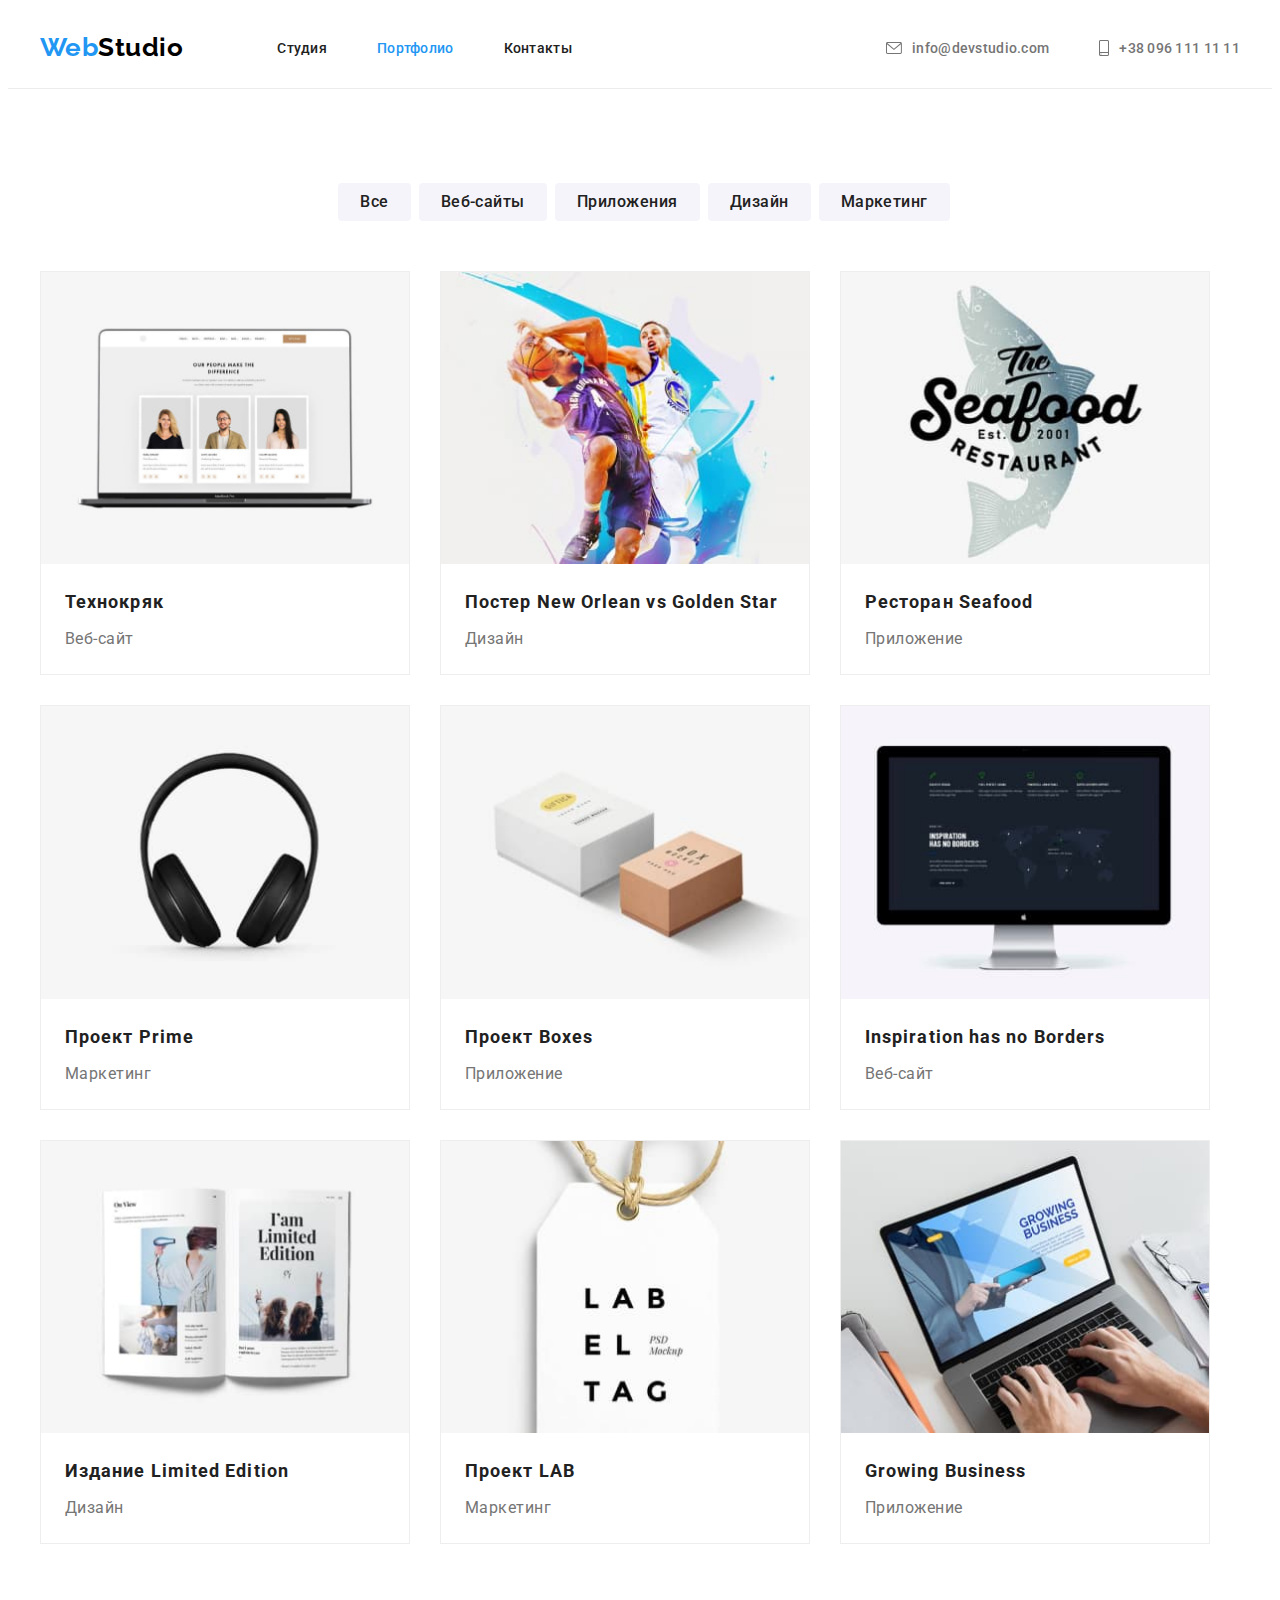
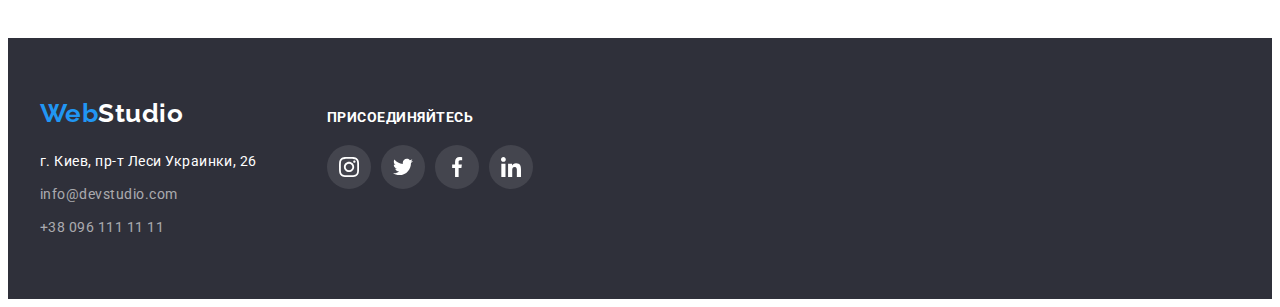
==== portfolio.html @ 0e47725f "Копирует четвёртую домашнюю работу" ====
<!DOCTYPE html>
<html lang="ru">

<head>
    <meta charset="UTF-8">
    <meta http-equiv="X-UA-Compatible" content="IE=edge">
    <meta name="viewport" content="width=device-width, initial-scale=1.0">
    <title>Портфолио</title>
    <link rel="preconnect" href="https://fonts.googleapis.com">
    <link rel="preconnect" href="https://fonts.gstatic.com" crossorigin>
    <link href="https://fonts.googleapis.com/css2?family=Raleway:wght@700&family=Roboto:wght@400;500;700;900&display=swap"
        rel="stylesheet">
    <link rel="stylesheet" href="https://cdnjs.cloudflare.com/ajax/libs/modern-normalize/1.1.0/modern-normalize.min.css"
        integrity="sha512-wpPYUAdjBVSE4KJnH1VR1HeZfpl1ub8YT/NKx4PuQ5NmX2tKuGu6U/JRp5y+Y8XG2tV+wKQpNHVUX03MfMFn9Q=="
        crossorigin="anonymous" referrerpolicy="no-referrer" />
    <link rel="stylesheet" href="./css/styles.css">   
</head>

<body>
    <!--Шапка Сайта-->
    <header class="page-header">
        <div class="container main-nav">
            <nav class="main-nav-list">
                <div class="logo-header-box"><a href="index.html" class="logo">Web<span
                            class="logo-header">Studio</span></a></div>
                <ul class="site-nav list">
                    <li class="item"><a href="./index.html" class="link">Студия</a></li>
                    <li class="item"><a href="./portfolio.html" class="link current">Портфолио</a></li>
                    <li class="item"><a href="#" class="link">Контакты</a></li>
                </ul>
            </nav>
                <ul class="header-contacts list">
                    <li class="item"><a href="mailto:info@devstudio.com" class="link">
                            <svg class="header-contacts-icon" width="16" height="12">
                                <use href="./images/icons.svg#icon-envelope"></use>
                            </svg>info@devstudio.com</a>
                    </li>
                    <li class="item"><a href="tel:+380961111111" class="link">
                            <svg class="header-contacts-icon" width="10" height="16">
                                <use href="./images/icons.svg#icon-smartphone"></use>
                            </svg>+38 096 111 11 11</a>
                    </li>
                </ul>
        </div>
    </header>

    <main>
        
        <section class="section potfolio">
            <div class="container">
                <h1 hidden>Портфолио</h1>
                <!-- Фильтр -->
                <h2 hidden >Фильтр</h2>
                    <ul class="filters-list list">
                        <li class="item"><button type="button"  class="button primary">Все</button></li>
                        <li class="item"><button type="button"  class="button primary">Веб-сайты</button></li>
                        <li class="item"><button type="button"  class="button primary">Приложения</button></li>
                        <li class="item"><button type="button"  class="button primary">Дизайн</button></li>
                        <li class="item"><button type="button"  class="button primary">Маркетинг</button></li>
                    </ul>
                <!--Деятельность-->       
                <h2 hidden class="activities-title">Направления деятельности</h2>
                 <ul class="activities-list list">
                    <li class="activities-item">
                        <a class="activities-item-link">
                            <img class="activities-item-img" src="./images/portfo1.jpg" 
                                alt="Ноутбук с изображением троих людей" width="370">
                            <div class="item-box">
                                <h3 class="activities-item-title">Технокряк</h3>
                                <p class="activities-item-text">Веб-сайт</p>
                            </div>
                        </a>
                    </li>
                    <li class="activities-item">
                        <a class="activities-item-link">
                            <img class="activities-item-img" src="./images/portfo2.jpg" 
                            alt="Два игрока баскетбола" width="370">
                            <div class="item-box">
                                <h3 class="activities-item-title">Постер <span lang="en">New Orlean vs Golden Star</span></h3>
                                <p class="activities-item-text">Дизайн</p>
                            </div>
                        </a>
                    </li>
                    <li class="activities-item">
                        <a class="activities-item-link">
                            <img class="activities-item-img" src="./images/portfo3.jpg" 
                            alt="Логотип рыбного ресторана" width="370">
                            <div class="item-box">
                                <h3 class="activities-item-title">Ресторан <span lang="en">Seafood</span></h3>
                                <p class="activities-item-text">Приложение</p>
                            </div>
                        </a>
                    </li>
                    <li class="activities-item">
                        <a class="activities-item-link">
                            <img class="activities-item-img" src="./images/portfo4.jpg" 
                            alt="Наушники" width="370">
                            <div class="item-box">
                                <h3 class="activities-item-title">Проект <span lang="en">Prime</span></h3>
                                <p class="activities-item-text">Маркетинг</p>
                            </div>
                        </a>
                    </li>
                    <li class="activities-item">
                        <a class="activities-item-link">
                            <img class="activities-item-img" src="./images/portfo5.jpg" 
                            alt="Две коробки на столе" width="370">
                        <div class="item-box">
                            <h3 class="activities-item-title">Проект <span lang="en">Boxes</span></h3>
                                <p class="activities-item-text">Приложение</p>
                            </div>
                        </a>
                    </li>
                    <li class="activities-item">
                        <a class="activities-item-link">
                            <img class="activities-item-img" src="./images/portfo6.jpg" 
                            alt="Страничка сайта на мониторе" width="370">
                            <div class="item-box">
                                <h3 class="activities-item-title" lang="en">Inspiration has no Borders</h3>
                                <p class="activities-item-text">Веб-сайт</p>
                            </div>
                        </a>
                    </li>
                    <li class="activities-item">
                        <a class="activities-item-link">
                            <img class="activities-item-img" src="./images/portfo7.jpg" 
                            alt="Журнал в развороте" width="370">
                            <div class="item-box">
                                <h3 class="activities-item-title">Издание <span lang="en">Limited Edition</span></h3>
                                <p class="activities-item-text">Дизайн</p>
                            </div>
                        </a>
                    </li>
                    <li class="activities-item">
                        <a class="activities-item-link">
                            <img class="activities-item-img" src="./images/portfo8.jpg" 
                            alt="Изображение бирки с надписью" width="370">
                            <div class="item-box">
                                <h3 class="activities-item-title">Проект <span lang="en">LAB</span></h3>
                                <p class="activities-item-text">Маркетинг</p>
                            </div>
                        </a>
                    </li>
                    <li class="activities-item">
                        <a class="activities-item-link">
                            <img class="activities-item-img" src="./images/portfo9.jpg" 
                            alt="Ноутбук с картинкой рекламы приложения" width="370">
                            <div class="item-box">
                                <h3 class="activities-item-title" lang="en">Growing Business</h3>
                                <p class="activities-item-text">Приложение</p>
                            </div>
                        </a>
                    </li>        
                </ul>
            </div>
        </section>
    </main>
        <!--Подвал-->
            <footer class="footer">
                <div class="footer container">
                    <div class="footer-addres">
                        <div class="logo-footer-box">
                            <a href="./index.html" class="logo" lang="en">Web<span class="logo-footer">Studio</span></a>
                        </div>
                        <address class="addres-list">
                            <ul class="footer-contacts-list list">
                                <li class="footer-contacts-item">
                                    <a href="https://goo.gl/maps/nZHNvtM2P8FYW9ou6" class="contacts address" target="_blank"
                                        rel="noopener noreferrer">г. Киев, пр-т Леси Украинки, 26</a>
                                </li>
                                <li class="footer-contacts-item">
                                    <a href="mailto:info@devstudio.com" class="contacts link">info@devstudio.com</a>
                                </li>
                                <li class="footer-contacts-item">
                                    <a href="tel:+380961111111" class="contacts link">+38 096 111 11 11 </a>
                                </li>
                            </ul>
                        </address>
                    </div>
                    <div class="footer-socials">
                        <h3 class="footer-socials-title">присоединяйтесь</h3>
                        <ul class="footer-socials-list list">
                            <li class="footer-socials-item"><a href="" class="footer-socials-link">
                                    <svg class="footer-socials-icon" width="20" height="20">
                                        <use href="./images/icons.svg#icon-instagram"></use>
                                    </svg></a>
                            </li>
                            <li class="footer-socials-item"><a href="" class="footer-socials-link">
                                    <svg class="footer-socials-icon" width="20" height="20">
                                        <use href="./images/icons.svg#icon-twitter"></use>
                                    </svg></a>
                            </li>
                            <li class="footer-socials-item"><a href="" class="footer-socials-link">
                                    <svg class="footer-socials-icon" width="20" height="20">
                                        <use href="./images/icons.svg#icon-facebook"></use>
                                    </svg></a>
                            </li>
                            <li class="footer-socials-item"><a href="" class="footer-socials-link">
                                    <svg class="footer-socials-icon" width="20" height="20">
                                        <use href="./images/icons.svg#icon-linkedin"></use>
                                    </svg></a>
                            </li>
            
                        </ul>
                    </div>
                </div>
            
            </footer>
    </body>
    
    </html>
---- css/styles.css ----
:root {
  --primary-text-color: #757575;
  --secondary-text-color: #ffffff;
  --title-text-color: #212121;
  --akcent-text-color: #2196f3;
  --background-color-btn: #f5f4fa;
  --background-color-body: #ffffff;
  --background-color-hero: #c4c4c4;
  --background-color-footer: #2f303a;
  --socials-icons-color: #afb1b8;
  --team-card-shadows: 0px 1px 3px rgba(0, 0, 0, 0.12),
    0px 1px 1px rgba(0, 0, 0, 0.14), 0px 2px 1px rgba(0, 0, 0, 0.2);
  --filters-button-shadows: 0px 3px 1px rgba(0, 0, 0, 0.1),
    0px 1px 2px rgba(0, 0, 0, 0.08), 0px 2px 2px rgba(0, 0, 0, 0.12);
  --activities-card-shadows: 0px 4px 4px rgba(0, 0, 0, 0.25);
}

p,
h1,
h2,
h3,
h4,
h5,
h6 {
  margin: 0;
}
ul {
  margin: 0;
  padding: 0;
}
img {
  display: block;
  max-width: 100%;
  height: auto;
}

/* ---------------Студия-------------- */
body {
  background-color: var(--background-color-body);
  color: var(--primary-text-color);
  font-family: "Roboto", sans-serif;
  letter-spacing: 0.03em;
}

.list {
  list-style: none;
  padding: 0;
  margin: 0;
}
a {
  text-decoration: none;
}
.container {
  width: 1200px;
  padding-left: 15px;
  padding-right: 15px;
  margin-left: auto;
  margin-right: auto;
  /* outline: 2px solid red; */
}

.button {
  display: inline-block;
  border: none;
  cursor: pointer;
  border-radius: 4px;
  text-align: center;
}

/* --------------Logo style------------- */
.logo {
  color: var(--akcent-text-color);
  font-family: "Raleway", sans-serif;
  font-weight: 700;
  font-size: 26px;
  line-height: calc(31 / 26);
}
.logo-header {
  color: rgba(0, 0, 0, 1);
}
.logo-footer {
  background-color: var(--background-color-footer);
  color: rgba(255, 255, 255, 1);
}

/*-------------- Header --------------*/
.page-header {
  background-color: var(--background-color-body);
  border-bottom-width: 1px;
  border-bottom-style: solid;
  border-bottom-color: #ececec;
}
.logo-header-box {
  margin-right: auto;
  padding-top: 24px;
  padding-bottom: 25px;
}
/*-------------- Main-nav --------------*/
.main-nav-list {
  display: flex;
  margin-right: auto;
}
.main-nav {
  display: flex;
}

/*-------------- Site nav --------------*/
.site-nav {
  display: flex;
  margin-left: 94px;
}
/* .site-nav .item:not(:last-child) {
  margin-right: 50px;} */
.site-nav .item + .item {
  margin-left: 50px;
}
.site-nav .link {
  display: block;
  padding-top: 32px;
  padding-bottom: 32px;

  font-weight: 500;
  font-size: 14px;
  line-height: calc(16 / 14);
  letter-spacing: 0.02em;
  color: var(--title-text-color);
}

/*-------------- Contacts --------------*/
.header-contacts .link {
  display: flex;
  align-items: center;
  font-weight: 500;
  font-size: 14px;
  line-height: calc(16 / 14);
  letter-spacing: 0.02em;
  color: var(--primary-text-color);
  background-color: var(--background-color-body);
}
.header-contacts {
  display: flex;
  margin-left: auto;
  padding-top: 32px;
  padding-bottom: 32px;

  text-decoration: none;
}
.header-contacts .item + .item {
  margin-left: 50px;
}
.header-contacts-icon {
  display: flex;
  justify-content: center;
  fill: currentColor;
  margin-right: 10px;
}

.link:hover,
.link:focus,
.link.current {
  color: var(--akcent-text-color);
}

/*---------------- Hero ----------------*/
.hero.section {
  max-width: 1600px;
  min-height: 600px;
  margin-right: auto;
  margin-left: auto;
  padding-top: 200px;
  padding-bottom: 200px;
  background-image: linear-gradient(
      rgba(47, 48, 58, 0.4),
      rgba(47, 48, 58, 0.4)
    ),
    url("../images/hero.jpg");
  background-repeat: no-repeat;
  background-position: center;
  background-size: cover;
  background-color: var(--background-color-hero);
  text-align: center;
}
.hero-title {
  margin-top: 0;
  margin-bottom: 30px;

  font-weight: 900;
  font-size: 44px;
  line-height: calc(60 / 44);
  letter-spacing: 0.06em;
  text-transform: uppercase;
  color: var(--secondary-text-color);
}
.button.secondary {
  padding: 10px 32px;

  font-family: inherit;
  font-weight: 700;
  font-size: 16px;
  line-height: calc(30 / 16);
  letter-spacing: 0.06em;
  color: var(--secondary-text-color);
  background-color: var(--akcent-text-color);
}

/*---------------- Button ----------------*/

.button-secondary:hover,
.button-secondary:focus {
  color: var(--secondary-text-color);
  background-color: #188ce8;
}

/*------------- Section ------------*/
.section {
  padding-top: 94px;
  padding-bottom: 94px;
  margin-left: auto;
  margin-right: auto;
}
.section.no-padding {
  padding-top: 0;
  padding-bottom: 0;
}
.section-title {
  margin-top: 0;
  margin-bottom: 50px;

  font-weight: 700;
  font-size: 36px;
  line-height: calc(42 / 36);
  text-align: center;
  color: var(--title-text-color);
}

/*------------------ Features -------------*/
.section.feature {
  padding-bottom: 0;
}
.feature-list {
  display: flex;
  flex-wrap: wrap;
  margin-top: 0;
}
.feature-item {
  width: 270px;
}
.feature-icon {
  display: flex;
  width: 270px;
  height: 120px;
  align-items: center;
  justify-content: center;
  background-color: var(--background-color-btn);
  margin-bottom: 30px;
}

/* .feature-list .item:not(:last-child) {
  margin-right: 30px;} */
.feature-list .feature-item + .feature-item {
  margin-left: 30px;
}
.feature-item-title {
  font-weight: 700;
  font-size: 14px;
  line-height: calc(16 / 14);
  text-transform: uppercase;
  color: var(--title-text-color);
}
.feature-item-text {
  padding-top: 10px;

  font-size: 14px;
  line-height: calc(24 / 14);
  color: var(--primary-text-color);
}

/*------------------- Work -----------------*/
.work-list {
  display: flex;
  flex-wrap: wrap;
}
.work-list .item {
  width: 370px;
}
/* .work-list .item:not(:last-child) {
  margin-right: 30px;} */
.work-list .item + .item {
  margin-left: 30px;
}
/*------------------- Team -----------------*/
.team.section {
  background-color: var(--background-color-btn);
}
.team-list {
  display: flex;
}
.team-item-title {
  margin-bottom: 10px;

  font-weight: 500;
  font-size: 16px;
  line-height: calc(19 / 16);
  text-align: center;
  color: var(--title-text-color);
}
.team-item-text {
  margin-bottom: 16px;
  font-size: 16px;
  line-height: calc(19 / 16);
  text-align: center;
  color: var(--primary-text-color);
}
.team-list .item {
  width: 270px;

  background-color: var(--background-color-body);
}
.team-list .item + .item {
  margin-left: 30px;
}
.item-content {
  padding-top: 30px;
  padding-bottom: 30px;
  box-shadow: var(--team-card-shadows);
  border-radius: 0px 0px 4px 4px;
}
.team-socials-list {
  display: flex;
  justify-content: center;
}
.team-socials-link {
  width: 44px;
  height: 44px;
  background-color: var(--background-color-body);
  border-radius: 50%;
  display: flex;
  align-items: center;
  justify-content: center;
  color: var(--socials-icons-color);
}
.team-socials-icon {
  fill: currentColor;
}

.team-socials-link:hover,
.team-socials-link:focus {
  background-color: var(--akcent-text-color);
  color: var(--secondary-text-color);
}

.team-socials-item + .team-socials-item {
  margin-left: 10px;
}

/*----------------- Customers -------------*/
.customers-list {
  display: flex;
  justify-content: center;
  fill: var(--socials-icons-color);
}
.customers-link {
  width: 170px;
  height: 92px;
  box-sizing: border-box;
  border-radius: 4px;
  display: flex;
  align-items: center;
  justify-content: center;
  border: 1px solid var(--socials-icons-color);
  color: var(--socials-icons-color);
}
.customers-icon {
  fill: currentColor;
}
.customers-link:hover,
.customers-link:focus {
  color: var(--akcent-text-color);
  border-color: var(--akcent-text-color);
}
.customers-item:not(:last-child) {
  margin-right: 30px;
}

/*------------------ Footer ---------------*/
.footer {
  margin-right: auto;
  margin-left: auto;
  background-color: var(--background-color-footer);
}
.footer.container {
  display: flex;
  align-items: baseline;
  padding-top: 60px;
  padding-bottom: 60px;
}
.logo-footer-box {
  margin-bottom: 20px;
}
.footer-contacts-list {
  display: flex;
  flex-direction: column;
  margin-right: auto;
  font-style: normal;
  font-size: 14px;
  line-height: calc(24 / 14);
  text-decoration: none;
}
.footer-contacts-item:not(:last-child) {
  margin-bottom: 9px;
}
.contacts.address {
  color: var(--secondary-text-color);
}
.contacts {
  color: rgba(255, 255, 255, 0.6);
}
.footer-socials {
  flex-direction: column;
  align-items: center;
  justify-content: center;
  margin-left: 70px;
}
.footer-socials-title {
  font-weight: 700;
  font-size: 14px;
  line-height: calc(16 / 14);
  text-transform: uppercase;
  color: var(--secondary-text-color);
  margin-bottom: 20px;
}
.footer-socials-list {
  display: flex;
  align-items: center;
  justify-content: center;
}
.footer-socials-link {
  width: 44px;
  height: 44px;
  background-color: rgba(255, 255, 255, 0.1);
  border-radius: 50%;
  display: flex;
  align-items: center;
  justify-content: center;
}
.footer-socials-icon {
  fill: var(--secondary-text-color);
}
.footer-socials-link:hover,
.footer-socials-link:focus {
  background-color: var(--akcent-text-color);
}
.footer-socials-item:not(:last-child) {
  margin-right: 10px;
}

/*---------------- Портфолио ------------------*/

/*----------------- Фильтры -------------------*/
.filters-list {
  display: flex;
  margin-bottom: 50px;
  margin-left: auto;
  margin-right: auto;
  justify-content: center;
}
.filters-list .item {
  display: flex;
  margin-left: 8px;
}

.button.primary {
  padding: 6px 22px;

  font-family: inherit;
  font-weight: 500;
  font-size: 16px;
  line-height: calc(26 / 16);
  letter-spacing: 0.03em;
  background-color: var(--background-color-btn);
  color: var(--title-text-color);
}
.button.primary:hover,
.button.primary:focus {
  background-color: var(--akcent-text-color);
  color: var(--secondary-text-color);
  box-shadow: var(--filters-button-shadows);
}
/*--------- Направления деятельности --------*/
.activities-list {
  display: flex;
  flex-wrap: wrap;
}
.activities-list .activities-item {
  width: 370px;
  margin-right: 30px;
  margin-bottom: 30px;
  background: #ffffff;
  border: 1px solid #eeeeee;
  box-sizing: border-box;
}
.activities-list .activities-item:nth-child(3n) {
  margin-right: 0;
}
.activities-list .activities-item:nth-last-child(-n + 3) {
  margin-bottom: 0;
}
/* ---------Альтернатива обнуления --------*/
/* .activities-list .item:not(:nth-child(3n)) {
  margin-right: 30px;
}
.activities-list .item:not(:nth-last-child(-n + 3)) {
  margin-bottom: 30px;
} */
.activities-item-link {
  display: block;
}
.activities-item-link:hover,
.activities-item-link:focus {
  box-shadow: var(--activities-card-shadows);
}
.activities-item-title {
  margin-bottom: 4px;

  font-weight: 700;
  font-size: 18px;
  line-height: calc(36 / 18);
  letter-spacing: 0.06em;
  color: var(--title-text-color);
}
.activities-item-text {
  font-size: 16px;
  line-height: calc(30 / 16);
  color: var(--primary-text-color);
}
.item-box {
  padding: 20px 24px;
}
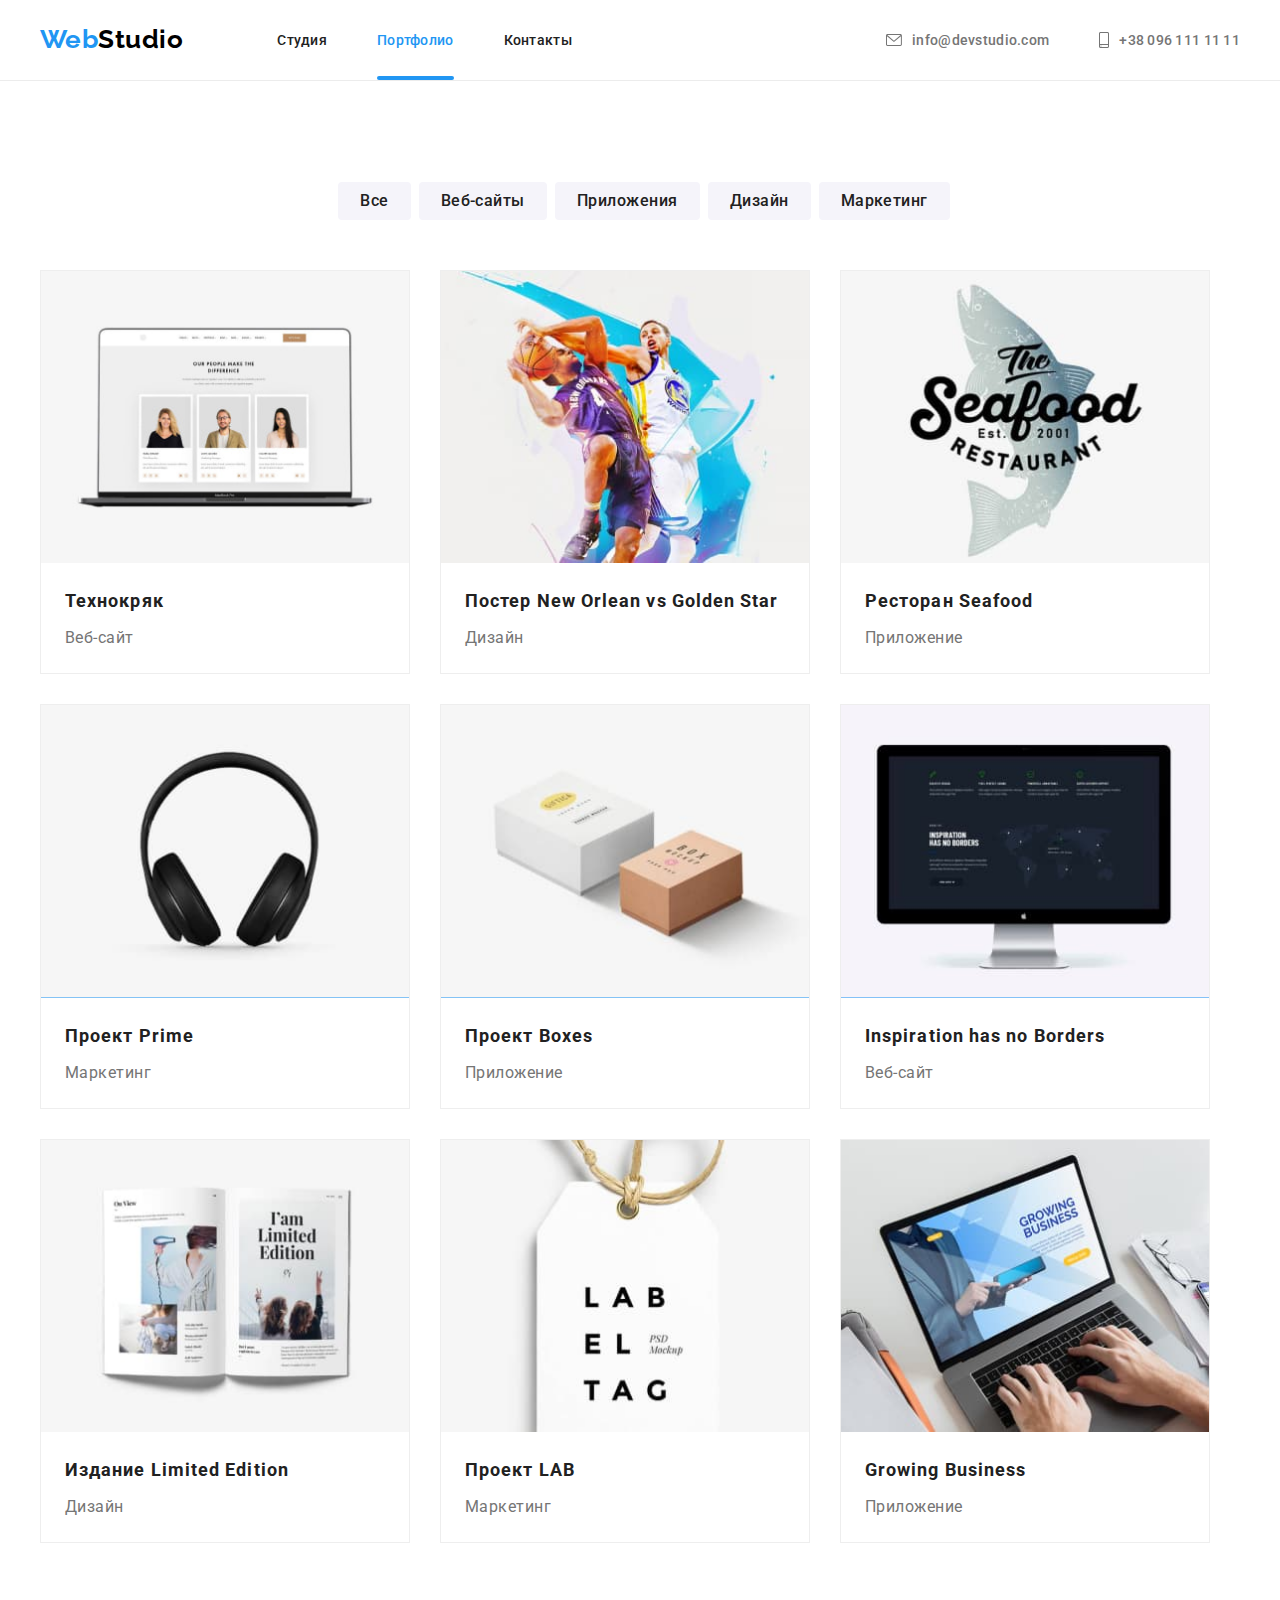
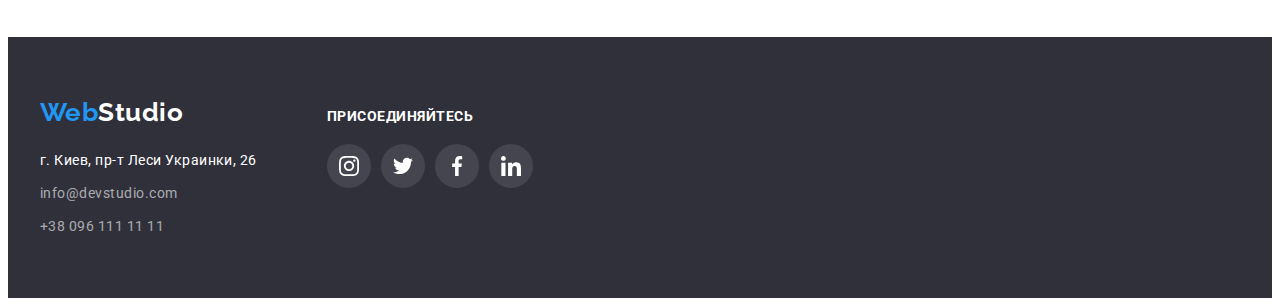
==== commit c4432bac: "Добавляет всплывающий оверлей в портфолио" ====
--- a/portfolio.html
+++ b/portfolio.html
@@ -60,11 +60,15 @@
                     </ul>
                 <!--Деятельность-->       
                 <h2 hidden class="activities-title">Направления деятельности</h2>
-                 <ul class="activities-list list">
-                    <li class="activities-item">
-                        <a class="activities-item-link">
-                            <img class="activities-item-img" src="./images/portfo1.jpg" 
-                                alt="Ноутбук с изображением троих людей" width="370">
+                    <ul class="activities-list list">
+                    <li class="activities-item">
+                        <a class="activities-item-link">
+                            <div class="activities-wrap">
+                                <img class="activities-item-img" src="./images/portfo1.jpg" 
+                                    alt="Ноутбук с изображением троих людей" width="370">
+                                <p class="activities-top-text">Технокряк это современная площадка распространения коронавируса. Компании используют эту платформу для цифрового
+                                    шпионажа и атак на защищённые сервера конкурентов.</p>
+                            </div>
                             <div class="item-box">
                                 <h3 class="activities-item-title">Технокряк</h3>
                                 <p class="activities-item-text">Веб-сайт</p>
@@ -73,8 +77,12 @@
                     </li>
                     <li class="activities-item">
                         <a class="activities-item-link">
-                            <img class="activities-item-img" src="./images/portfo2.jpg" 
-                            alt="Два игрока баскетбола" width="370">
+                            <div class="activities-wrap">
+                                <img class="activities-item-img" src="./images/portfo2.jpg" 
+                                alt="Два игрока баскетбола" width="370">
+                                <p class="activities-top-text">Технокряк это современная площадка распространения коронавируса. Компании используют эту платформу для цифрового
+                                    шпионажа и атак на защищённые сервера конкурентов.</p>
+                            </div>
                             <div class="item-box">
                                 <h3 class="activities-item-title">Постер <span lang="en">New Orlean vs Golden Star</span></h3>
                                 <p class="activities-item-text">Дизайн</p>
@@ -83,8 +91,12 @@
                     </li>
                     <li class="activities-item">
                         <a class="activities-item-link">
-                            <img class="activities-item-img" src="./images/portfo3.jpg" 
-                            alt="Логотип рыбного ресторана" width="370">
+                            <div class="activities-wrap">
+                                <img class="activities-item-img" src="./images/portfo3.jpg" 
+                                alt="Логотип рыбного ресторана" width="370">
+                                <p class="activities-top-text">Технокряк это современная площадка распространения коронавируса. Компании используют эту платформу для цифрового
+                                    шпионажа и атак на защищённые сервера конкурентов.</p>
+                            </div>
                             <div class="item-box">
                                 <h3 class="activities-item-title">Ресторан <span lang="en">Seafood</span></h3>
                                 <p class="activities-item-text">Приложение</p>
@@ -93,8 +105,12 @@
                     </li>
                     <li class="activities-item">
                         <a class="activities-item-link">
-                            <img class="activities-item-img" src="./images/portfo4.jpg" 
-                            alt="Наушники" width="370">
+                            <div class="activities-wrap">
+                                <img class="activities-item-img" src="./images/portfo4.jpg" 
+                                alt="Наушники" width="370">
+                                <p class="activities-top-text">Технокряк это современная площадка распространения коронавируса. Компании используют эту платформу для цифрового
+                                    шпионажа и атак на защищённые сервера конкурентов.</p>
+                            </div>
                             <div class="item-box">
                                 <h3 class="activities-item-title">Проект <span lang="en">Prime</span></h3>
                                 <p class="activities-item-text">Маркетинг</p>
@@ -103,8 +119,12 @@
                     </li>
                     <li class="activities-item">
                         <a class="activities-item-link">
-                            <img class="activities-item-img" src="./images/portfo5.jpg" 
-                            alt="Две коробки на столе" width="370">
+                            <div class="activities-wrap">
+                                <img class="activities-item-img" src="./images/portfo5.jpg" 
+                                alt="Две коробки на столе" width="370">
+                                <p class="activities-top-text">Технокряк это современная площадка распространения коронавируса. Компании используют эту платформу для цифрового
+                                    шпионажа и атак на защищённые сервера конкурентов.</p>
+                            </div>
                         <div class="item-box">
                             <h3 class="activities-item-title">Проект <span lang="en">Boxes</span></h3>
                                 <p class="activities-item-text">Приложение</p>
@@ -113,8 +133,12 @@
                     </li>
                     <li class="activities-item">
                         <a class="activities-item-link">
-                            <img class="activities-item-img" src="./images/portfo6.jpg" 
-                            alt="Страничка сайта на мониторе" width="370">
+                            <div class="activities-wrap">
+                                <img class="activities-item-img" src="./images/portfo6.jpg" 
+                                alt="Страничка сайта на мониторе" width="370">
+                                <p class="activities-top-text">Технокряк это современная площадка распространения коронавируса. Компании используют эту платформу для цифрового
+                                    шпионажа и атак на защищённые сервера конкурентов.</p>
+                            </div>
                             <div class="item-box">
                                 <h3 class="activities-item-title" lang="en">Inspiration has no Borders</h3>
                                 <p class="activities-item-text">Веб-сайт</p>
@@ -123,8 +147,12 @@
                     </li>
                     <li class="activities-item">
                         <a class="activities-item-link">
-                            <img class="activities-item-img" src="./images/portfo7.jpg" 
-                            alt="Журнал в развороте" width="370">
+                            <div class="activities-wrap">
+                                <img class="activities-item-img" src="./images/portfo7.jpg" 
+                                alt="Журнал в развороте" width="370">
+                                <p class="activities-top-text">Технокряк это современная площадка распространения коронавируса. Компании используют эту платформу для цифрового
+                                    шпионажа и атак на защищённые сервера конкурентов.</p>
+                            </div>
                             <div class="item-box">
                                 <h3 class="activities-item-title">Издание <span lang="en">Limited Edition</span></h3>
                                 <p class="activities-item-text">Дизайн</p>
@@ -133,8 +161,12 @@
                     </li>
                     <li class="activities-item">
                         <a class="activities-item-link">
-                            <img class="activities-item-img" src="./images/portfo8.jpg" 
-                            alt="Изображение бирки с надписью" width="370">
+                            <div class="activities-wrap">
+                                <img class="activities-item-img" src="./images/portfo8.jpg" 
+                                alt="Изображение бирки с надписью" width="370">
+                                <p class="activities-top-text">Технокряк это современная площадка распространения коронавируса. Компании используют эту платформу для цифрового
+                                    шпионажа и атак на защищённые сервера конкурентов.</p>
+                            </div>
                             <div class="item-box">
                                 <h3 class="activities-item-title">Проект <span lang="en">LAB</span></h3>
                                 <p class="activities-item-text">Маркетинг</p>
@@ -143,8 +175,12 @@
                     </li>
                     <li class="activities-item">
                         <a class="activities-item-link">
-                            <img class="activities-item-img" src="./images/portfo9.jpg" 
-                            alt="Ноутбук с картинкой рекламы приложения" width="370">
+                            <div class="activities-wrap">
+                                <img class="activities-item-img" src="./images/portfo9.jpg" 
+                                alt="Ноутбук с картинкой рекламы приложения" width="370">
+                                <p class="activities-top-text">Технокряк это современная площадка распространения коронавируса. Компании используют эту платформу для цифрового
+                                    шпионажа и атак на защищённые сервера конкурентов.</p>
+                            </div>
                             <div class="item-box">
                                 <h3 class="activities-item-title" lang="en">Growing Business</h3>
                                 <p class="activities-item-text">Приложение</p>
@@ -206,6 +242,7 @@
                 </div>
             
             </footer>
+        <script src="./js/modal.js"></script>
     </body>
     
     </html>--- a/css/styles.css
+++ b/css/styles.css
@@ -7,12 +7,17 @@
   --background-color-body: #ffffff;
   --background-color-hero: #c4c4c4;
   --background-color-footer: #2f303a;
+  --background-color-wrap: rgba(33, 150, 243, 0.9);
   --socials-icons-color: #afb1b8;
   --team-card-shadows: 0px 1px 3px rgba(0, 0, 0, 0.12),
     0px 1px 1px rgba(0, 0, 0, 0.14), 0px 2px 1px rgba(0, 0, 0, 0.2);
   --filters-button-shadows: 0px 3px 1px rgba(0, 0, 0, 0.1),
     0px 1px 2px rgba(0, 0, 0, 0.08), 0px 2px 2px rgba(0, 0, 0, 0.12);
   --activities-card-shadows: 0px 4px 4px rgba(0, 0, 0, 0.25);
+  --transition-background: background-color 250ms cubic-bezier(0.4, 0, 0.2, 1);
+  --transition-color: color 250ms cubic-bezier(0.4, 0, 0.2, 1);
+  --transition-border: border-color 250ms cubic-bezier(0.4, 0, 0.2, 1);
+  --transition-shadows: box-shadow 250ms cubic-bezier(0.4, 0, 0.2, 1);
 }
 
 p,
@@ -40,6 +45,7 @@
   color: var(--primary-text-color);
   font-family: "Roboto", sans-serif;
   letter-spacing: 0.03em;
+  padding-top: 80px;
 }
 
 .list {
@@ -85,6 +91,11 @@
 
 /*-------------- Header --------------*/
 .page-header {
+  position: fixed;
+  width: 100%;
+  top: 0;
+  left: 0;
+  min-height: 80px;
   background-color: var(--background-color-body);
   border-bottom-width: 1px;
   border-bottom-style: solid;
@@ -124,6 +135,8 @@
   line-height: calc(16 / 14);
   letter-spacing: 0.02em;
   color: var(--title-text-color);
+
+  transition: var(--transition-color);
 }
 
 /*-------------- Contacts --------------*/
@@ -136,7 +149,26 @@
   letter-spacing: 0.02em;
   color: var(--primary-text-color);
   background-color: var(--background-color-body);
-}
+
+  transition: var(--transition-color);
+}
+.link.current {
+  color: var(--akcent-text-color);
+  position: relative;
+}
+.current::after {
+  content: "";
+  width: 100%;
+  height: 4px;
+  position: absolute;
+  background-color: var(--akcent-text-color);
+  left: 0;
+  bottom: 0;
+  border-radius: 2px;
+
+  transition: var(--transition-background);
+}
+
 .header-contacts {
   display: flex;
   margin-left: auto;
@@ -156,8 +188,7 @@
 }
 
 .link:hover,
-.link:focus,
-.link.current {
+.link:focus {
   color: var(--akcent-text-color);
 }
 
@@ -201,12 +232,14 @@
   letter-spacing: 0.06em;
   color: var(--secondary-text-color);
   background-color: var(--akcent-text-color);
+
+  transition: var(--transition-color), var(--transition-background);
 }
 
 /*---------------- Button ----------------*/
 
-.button-secondary:hover,
-.button-secondary:focus {
+.button.secondary:hover,
+.button.secondary:focus {
   color: var(--secondary-text-color);
   background-color: #188ce8;
 }
@@ -282,11 +315,28 @@
 }
 .work-list .item {
   width: 370px;
+  position: relative;
 }
 /* .work-list .item:not(:last-child) {
   margin-right: 30px;} */
 .work-list .item + .item {
   margin-left: 30px;
+}
+.work-label {
+  position: absolute;
+  width: 100%;
+  left: 0;
+  bottom: 0;
+  font-weight: 700;
+  font-size: 14px;
+  line-height: calc(16 / 14);
+  text-align: center;
+  text-transform: uppercase;
+  padding-top: 27px;
+  padding-bottom: 27px;
+
+  color: var(--secondary-text-color);
+  background-color: rgba(47, 48, 58, 0.8);
 }
 /*------------------- Team -----------------*/
 .team.section {
@@ -338,6 +388,8 @@
   align-items: center;
   justify-content: center;
   color: var(--socials-icons-color);
+
+  transition: var(--transition-background), var(--transition-color);
 }
 .team-socials-icon {
   fill: currentColor;
@@ -369,6 +421,8 @@
   justify-content: center;
   border: 1px solid var(--socials-icons-color);
   color: var(--socials-icons-color);
+
+  transition: var(--transition-color), var(--transition-border);
 }
 .customers-icon {
   fill: currentColor;
@@ -411,6 +465,9 @@
 }
 .contacts.address {
   color: var(--secondary-text-color);
+}
+.contacts.link {
+  transition: var(--transition-color);
 }
 .contacts {
   color: rgba(255, 255, 255, 0.6);
@@ -442,6 +499,8 @@
   display: flex;
   align-items: center;
   justify-content: center;
+
+  transition: var(--transition-background);
 }
 .footer-socials-icon {
   fill: var(--secondary-text-color);
@@ -479,6 +538,9 @@
   letter-spacing: 0.03em;
   background-color: var(--background-color-btn);
   color: var(--title-text-color);
+
+  transition: var(--transition-background), var(--transition-color),
+    var(--transition-shadows);
 }
 .button.primary:hover,
 .button.primary:focus {
@@ -514,7 +576,31 @@
 } */
 .activities-item-link {
   display: block;
-}
+
+  transition: var(--transition-shadows);
+}
+.activities-wrap {
+  position: relative;
+  overflow: hidden;
+}
+.activities-top-text {
+  position: absolute;
+  left: 0;
+  bottom: 0;
+  font-size: 18px;
+  line-height: calc(28 / 18);
+  padding: 63px 24px;
+  color: var(--secondary-text-color);
+  background-color: var(--background-color-wrap);
+
+  height: 100%;
+  transform: translateY(100%);
+  transition: transform 250ms linear;
+}
+.activities-item-link:hover .activities-top-text {
+  transform: translateY(0%);
+}
+
 .activities-item-link:hover,
 .activities-item-link:focus {
   box-shadow: var(--activities-card-shadows);
